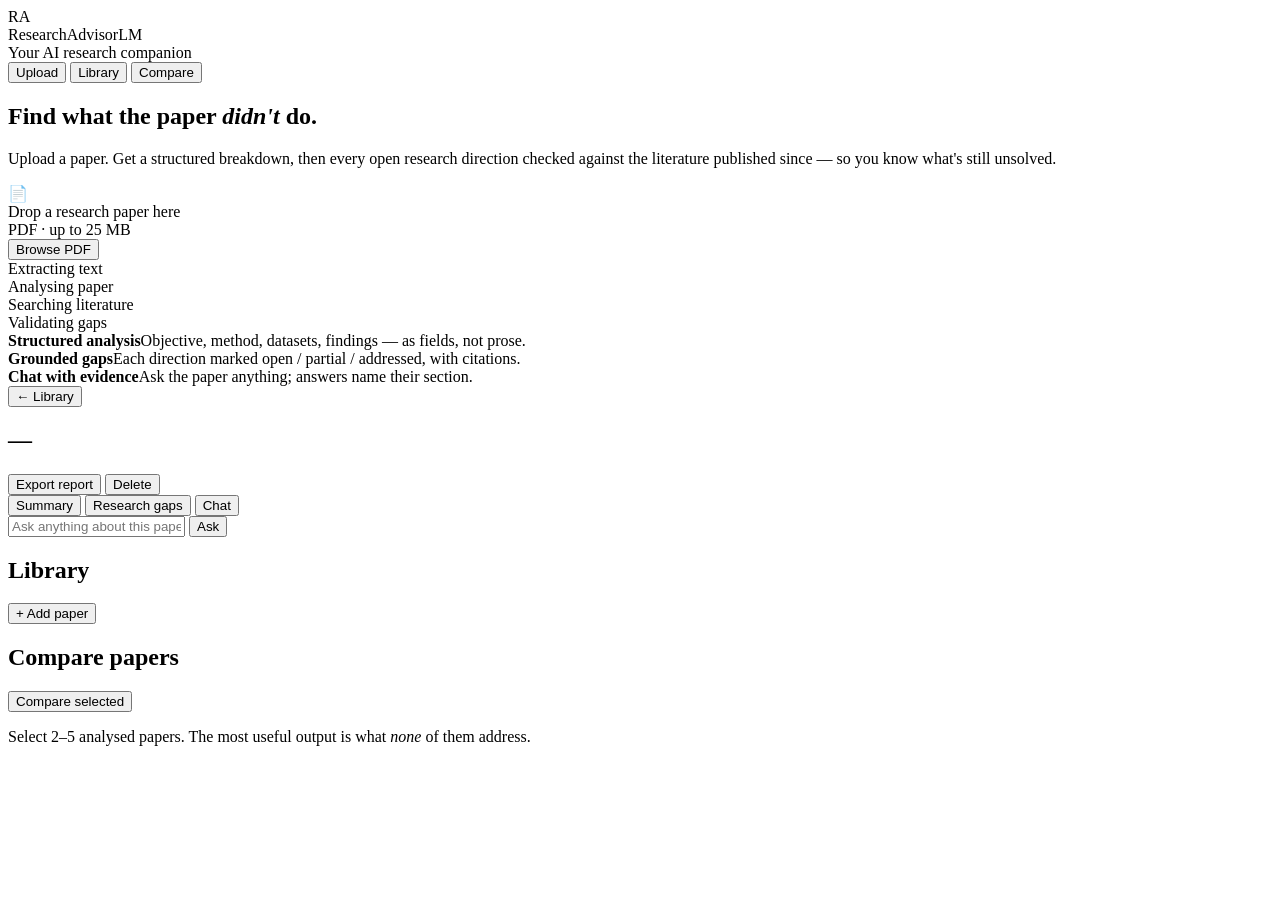
==== app/static/index.html @ 7b911473 "ResearchAdvisorLM: FastAPI backend + web client, Android app, eval harness Co-Authored-By: Claude Op" ====
<!DOCTYPE html>
<html lang="en">
<head>
<meta charset="utf-8" />
<meta name="viewport" content="width=device-width, initial-scale=1, viewport-fit=cover" />
<meta name="theme-color" content="#0b0d12" />
<title>ResearchAdvisorLM — AI Research Companion</title>
<link rel="stylesheet" href="/styles.css" />
<link rel="icon" href="data:image/svg+xml,<svg xmlns='http://www.w3.org/2000/svg' viewBox='0 0 100 100'><text y='.9em' font-size='90'>🔬</text></svg>" />
</head>
<body>

<header class="topbar">
  <div class="brand" data-nav="library">
    <span class="brand-mark">RA</span>
    <div>
      <div class="brand-name">ResearchAdvisorLM</div>
      <div class="brand-tag">Your AI research companion</div>
    </div>
  </div>
  <nav class="topnav">
    <button class="navbtn" data-nav="upload">Upload</button>
    <button class="navbtn" data-nav="library">Library</button>
    <button class="navbtn" data-nav="compare">Compare</button>
  </nav>
</header>

<main id="main">

  <!-- ================= UPLOAD ================= -->
  <section id="view-upload" class="view">
    <div class="hero">
      <h1>Find what the paper <em>didn't</em> do.</h1>
      <p class="sub">
        Upload a paper. Get a structured breakdown, then every open research direction
        checked against the literature published since — so you know what's still unsolved.
      </p>
    </div>

    <div id="dropzone" class="dropzone">
      <div class="dz-icon">📄</div>
      <div class="dz-title">Drop a research paper here</div>
      <div class="dz-sub">PDF · up to 25 MB</div>
      <button class="btn primary" id="browse-btn">Browse PDF</button>
      <input type="file" id="file-input" accept="application/pdf" hidden />
    </div>

    <div id="progress" class="progress hidden">
      <div class="step" data-step="extract"><span class="dot"></span> Extracting text</div>
      <div class="step" data-step="analyze"><span class="dot"></span> Analysing paper</div>
      <div class="step" data-step="search"><span class="dot"></span> Searching literature</div>
      <div class="step" data-step="validate"><span class="dot"></span> Validating gaps</div>
    </div>

    <div id="upload-error" class="alert error hidden"></div>

    <div class="pillars">
      <div class="pillar"><b>Structured analysis</b><span>Objective, method, datasets, findings — as fields, not prose.</span></div>
      <div class="pillar"><b>Grounded gaps</b><span>Each direction marked open / partial / addressed, with citations.</span></div>
      <div class="pillar"><b>Chat with evidence</b><span>Ask the paper anything; answers name their section.</span></div>
    </div>
  </section>

  <!-- ================= PAPER ================= -->
  <section id="view-paper" class="view hidden">
    <button class="backlink" data-nav="library">← Library</button>

    <div class="paper-head">
      <h1 id="paper-title">—</h1>
      <div id="paper-meta" class="meta-row"></div>
      <div id="paper-warnings"></div>
      <div class="paper-actions">
        <button class="btn ghost" id="export-btn">Export report</button>
        <button class="btn ghost danger" id="delete-btn">Delete</button>
      </div>
    </div>

    <div class="tabs">
      <button class="tab active" data-tab="summary">Summary</button>
      <button class="tab" data-tab="gaps">Research gaps <span id="gap-count" class="badge"></span></button>
      <button class="tab" data-tab="chat">Chat</button>
    </div>

    <div id="tab-summary" class="tabpanel"></div>

    <div id="tab-gaps" class="tabpanel hidden">
      <div id="grounding-banner"></div>
      <div id="gaps-list"></div>
    </div>

    <div id="tab-chat" class="tabpanel hidden">
      <div id="chat-log" class="chat-log"></div>
      <div class="chat-suggestions" id="chat-suggestions"></div>
      <form class="chat-input" id="chat-form">
        <input id="chat-text" placeholder="Ask anything about this paper…" autocomplete="off" />
        <button class="btn primary" type="submit">Ask</button>
      </form>
    </div>
  </section>

  <!-- ================= LIBRARY ================= -->
  <section id="view-library" class="view hidden">
    <div class="view-head">
      <h1>Library</h1>
      <button class="btn primary" data-nav="upload">+ Add paper</button>
    </div>
    <div id="library-list" class="cards"></div>
  </section>

  <!-- ================= COMPARE ================= -->
  <section id="view-compare" class="view hidden">
    <div class="view-head">
      <h1>Compare papers</h1>
      <button class="btn primary" id="run-compare">Compare selected</button>
    </div>
    <p class="sub">Select 2–5 analysed papers. The most useful output is what <em>none</em> of them address.</p>
    <div id="compare-picker" class="cards"></div>
    <div id="compare-result"></div>
  </section>

</main>

<div id="toast" class="toast hidden"></div>

<script src="/app.js"></script>
</body>
</html>
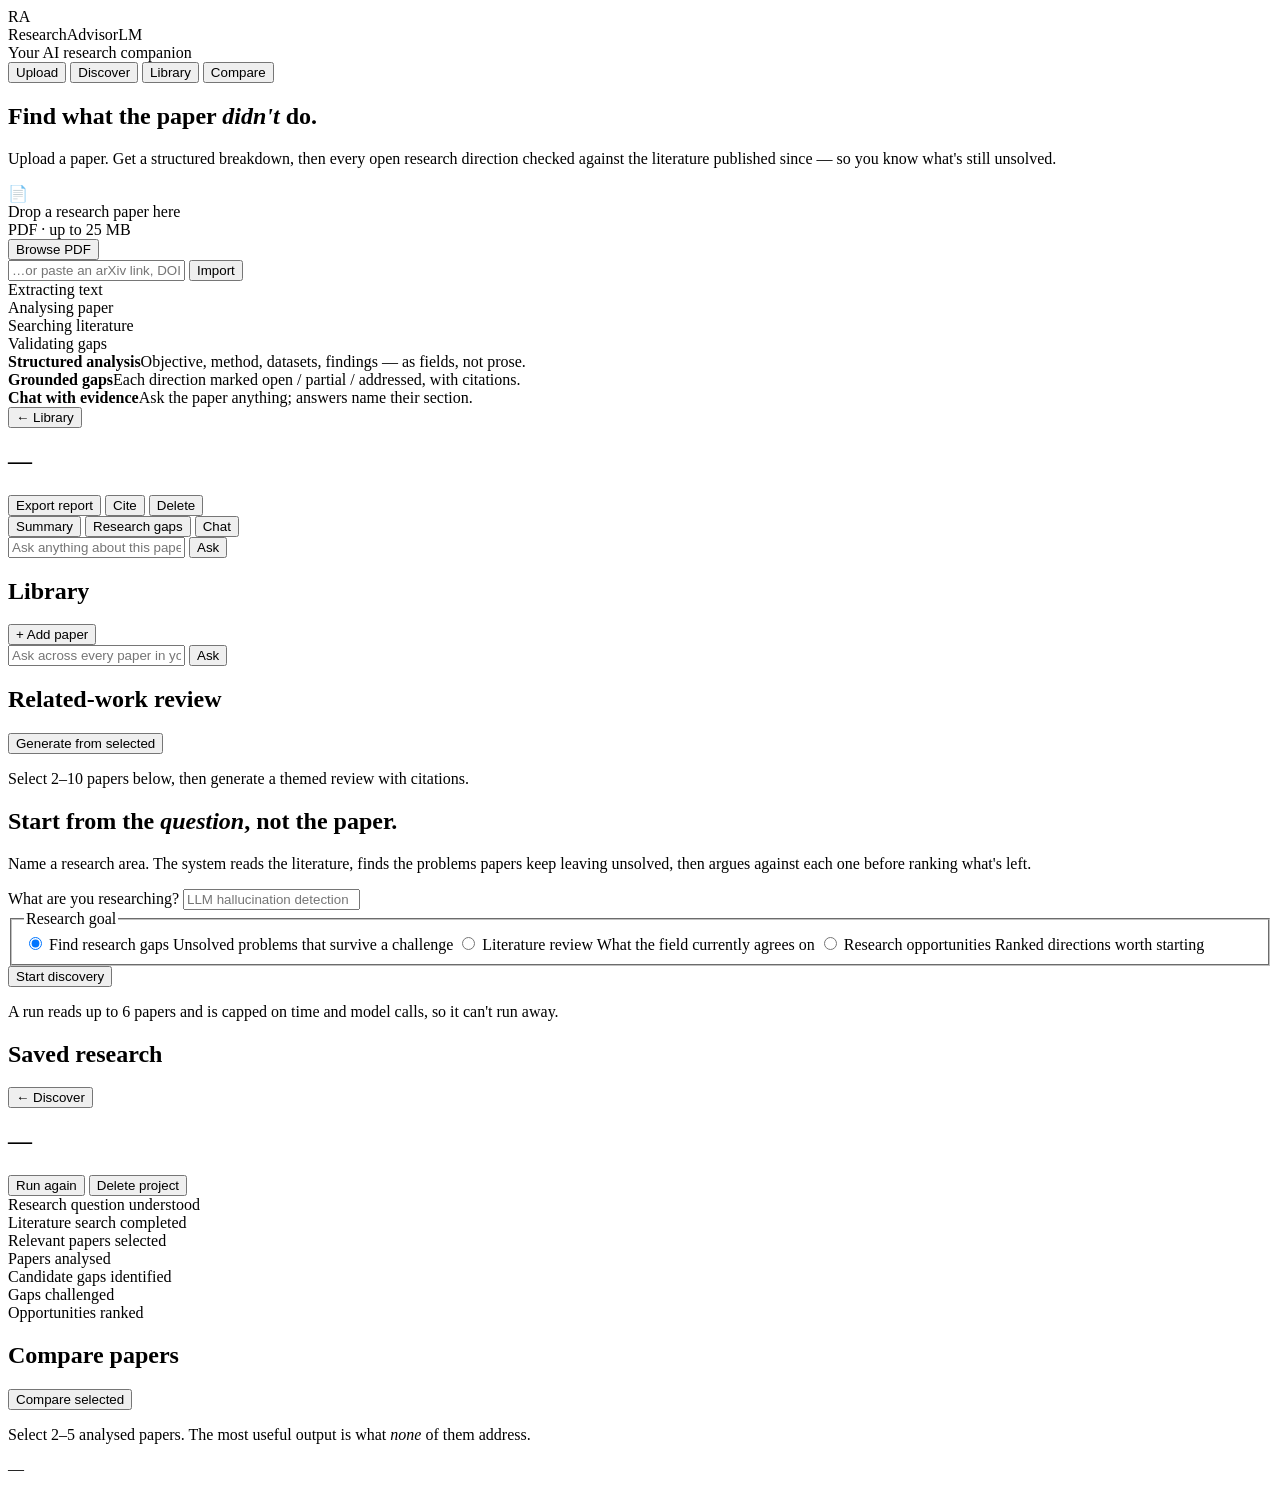
==== commit 94ab07ad: "feat(discovery): saved projects, background runs and the Discover UI (Stages 7-8) Persistence (Stage" ====
--- a/app/static/index.html
+++ b/app/static/index.html
@@ -20,6 +20,7 @@
   </div>
   <nav class="topnav">
     <button class="navbtn" data-nav="upload">Upload</button>
+    <button class="navbtn" data-nav="discover">Discover</button>
     <button class="navbtn" data-nav="library">Library</button>
     <button class="navbtn" data-nav="compare">Compare</button>
   </nav>
@@ -45,6 +46,12 @@
       <input type="file" id="file-input" accept="application/pdf" hidden />
     </div>
 
+    <form class="import-row" id="import-form">
+      <input id="import-url" class="ask-input" maxlength="2000" autocomplete="off"
+             placeholder="…or paste an arXiv link, DOI, or direct PDF URL" />
+      <button class="btn" type="submit" id="import-btn">Import</button>
+    </form>
+
     <div id="progress" class="progress hidden">
       <div class="step" data-step="extract"><span class="dot"></span> Extracting text</div>
       <div class="step" data-step="analyze"><span class="dot"></span> Analysing paper</div>
@@ -71,8 +78,10 @@
       <div id="paper-warnings"></div>
       <div class="paper-actions">
         <button class="btn ghost" id="export-btn">Export report</button>
+        <button class="btn ghost" id="cite-btn">Cite</button>
         <button class="btn ghost danger" id="delete-btn">Delete</button>
       </div>
+      <div id="citation-box"></div>
     </div>
 
     <div class="tabs">
@@ -104,7 +113,100 @@
       <h1>Library</h1>
       <button class="btn primary" data-nav="upload">+ Add paper</button>
     </div>
+
+    <form class="import-row" id="libchat-form">
+      <input id="libchat-text" class="ask-input" maxlength="2000" autocomplete="off"
+             placeholder="Ask across every paper in your library…" />
+      <button class="btn" type="submit" id="libchat-btn">Ask</button>
+    </form>
+    <div id="libchat-answer"></div>
+
     <div id="library-list" class="cards"></div>
+
+    <div class="view-head projects-head">
+      <h2>Related-work review</h2>
+      <button class="btn ghost" id="review-btn">Generate from selected</button>
+    </div>
+    <p class="sub">Select 2–10 papers below, then generate a themed review with citations.</p>
+    <div id="review-picker" class="cards"></div>
+    <div id="review-result"></div>
+  </section>
+
+  <!-- ================= DISCOVER ================= -->
+  <section id="view-discover" class="view hidden">
+    <div class="hero">
+      <h1>Start from the <em>question</em>, not the paper.</h1>
+      <p class="sub">
+        Name a research area. The system reads the literature, finds the problems papers
+        keep leaving unsolved, then argues against each one before ranking what's left.
+      </p>
+    </div>
+
+    <form id="discover-form" class="ask">
+      <label class="ask-label" for="discover-topic">What are you researching?</label>
+      <input id="discover-topic" class="ask-input" maxlength="300" autocomplete="off"
+             placeholder="LLM hallucination detection" />
+
+      <fieldset class="goals">
+        <legend class="ask-label">Research goal</legend>
+        <label class="goal">
+          <input type="radio" name="goal" value="gaps" checked />
+          <span class="goal-name">Find research gaps</span>
+          <span class="goal-hint">Unsolved problems that survive a challenge</span>
+        </label>
+        <label class="goal">
+          <input type="radio" name="goal" value="review" />
+          <span class="goal-name">Literature review</span>
+          <span class="goal-hint">What the field currently agrees on</span>
+        </label>
+        <label class="goal">
+          <input type="radio" name="goal" value="opportunities" />
+          <span class="goal-name">Research opportunities</span>
+          <span class="goal-hint">Ranked directions worth starting</span>
+        </label>
+      </fieldset>
+
+      <button class="btn primary" type="submit" id="start-discovery">Start discovery</button>
+      <p class="ask-note">
+        A run reads up to 6 papers and is capped on time and model calls, so it can't run away.
+      </p>
+    </form>
+
+    <div id="discover-error" class="alert error hidden"></div>
+
+    <div class="view-head projects-head">
+      <h2>Saved research</h2>
+    </div>
+    <div id="projects-list" class="cards"></div>
+  </section>
+
+  <!-- ================= DISCOVERY RUN ================= -->
+  <section id="view-run" class="view hidden">
+    <button class="backlink" data-nav="discover">← Discover</button>
+
+    <div class="paper-head">
+      <h1 id="run-topic">—</h1>
+      <div id="run-meta" class="meta-row"></div>
+      <div class="paper-actions">
+        <button class="btn ghost" id="rerun-btn">Run again</button>
+        <button class="btn ghost danger" id="delete-project-btn">Delete project</button>
+      </div>
+    </div>
+
+    <div id="run-progress" class="progress">
+      <div class="step" data-step="question_understood"><span class="dot"></span> Research question understood</div>
+      <div class="step" data-step="papers_discovered"><span class="dot"></span> Literature search completed</div>
+      <div class="step" data-step="papers_selected"><span class="dot"></span> Relevant papers selected</div>
+      <div class="step" data-step="papers_analysed"><span class="dot"></span> Papers analysed</div>
+      <div class="step" data-step="gaps_synthesised"><span class="dot"></span> Candidate gaps identified</div>
+      <div class="step" data-step="gaps_selected_for_validation"><span class="dot"></span> Gaps challenged</div>
+      <div class="step" data-step="opportunities_ranked"><span class="dot"></span> Opportunities ranked</div>
+    </div>
+
+    <div id="run-error" class="alert error hidden"></div>
+    <div id="run-banner"></div>
+    <div id="opportunities"></div>
+    <div id="run-history"></div>
   </section>
 
   <!-- ================= COMPARE ================= -->
@@ -120,6 +222,10 @@
 
 </main>
 
+<footer class="footer">
+  <span id="model-info">—</span>
+</footer>
+
 <div id="toast" class="toast hidden"></div>
 
 <script src="/app.js"></script>
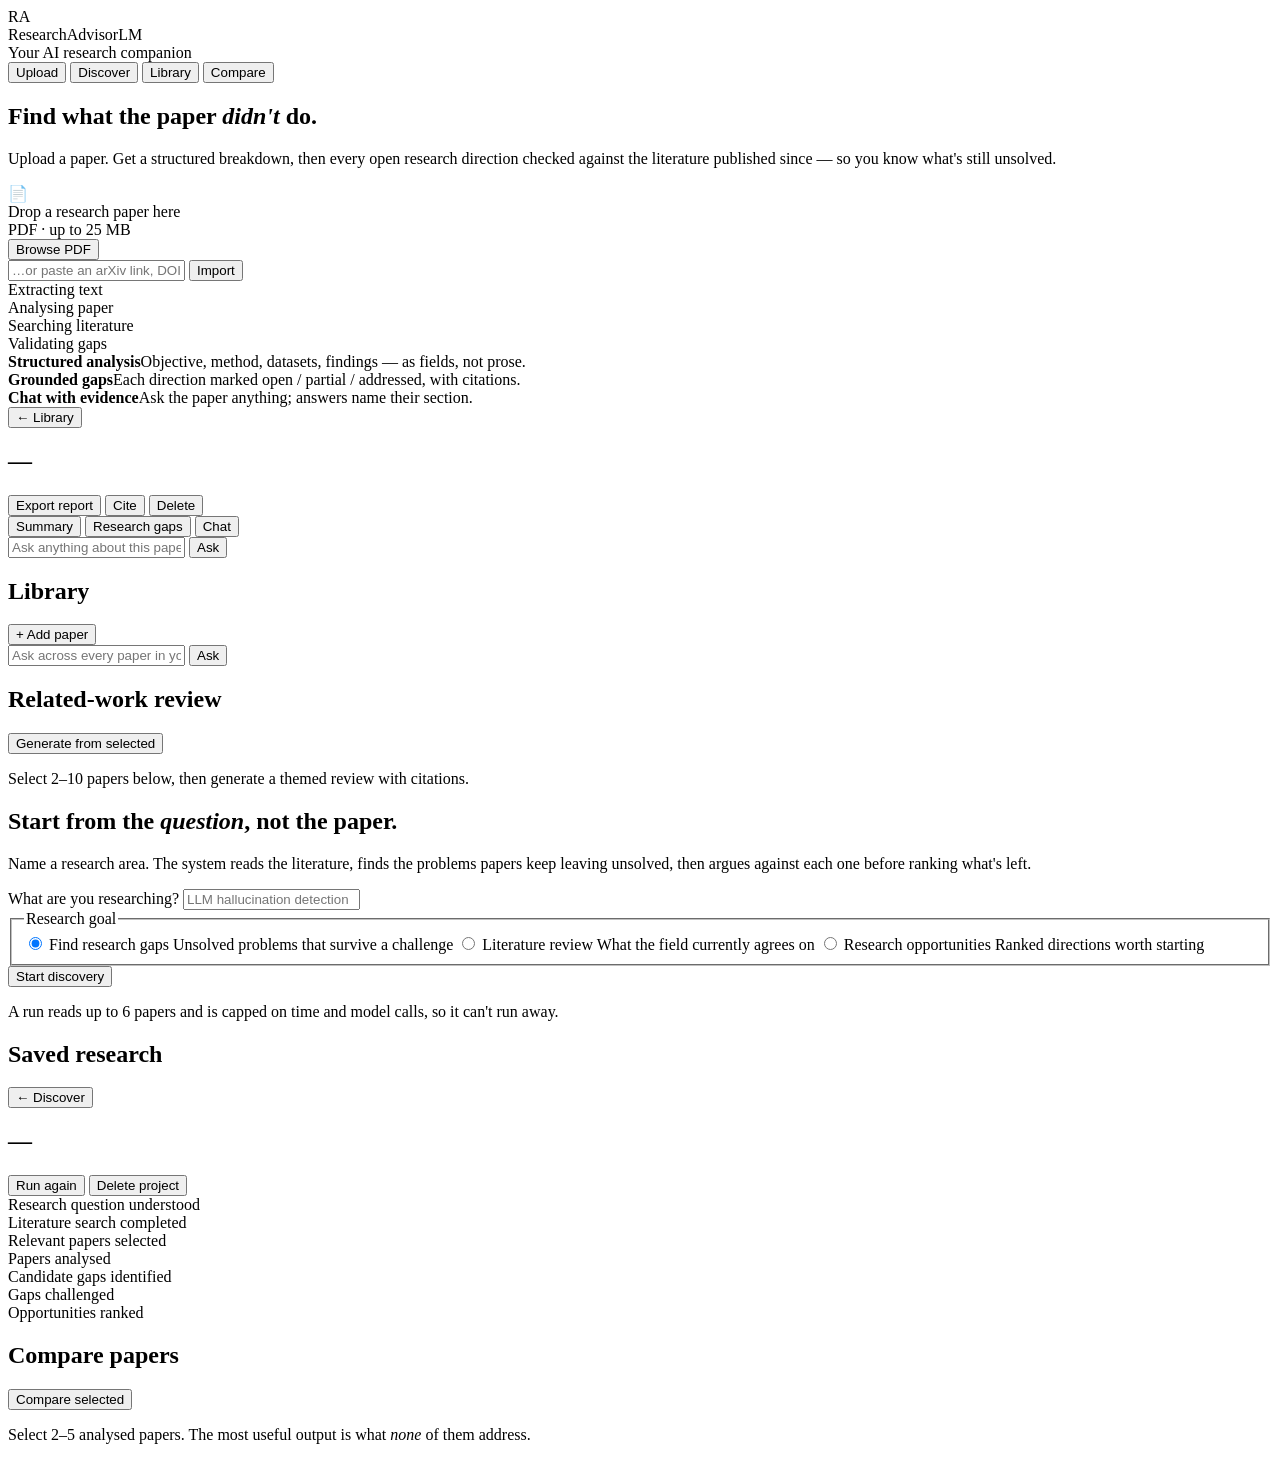
==== commit 324f68a5: "ui: drop the model-name footer It exposed the provider and model id on every page, which is infrastr" ====
--- a/app/static/index.html
+++ b/app/static/index.html
@@ -222,10 +222,6 @@
 
 </main>
 
-<footer class="footer">
-  <span id="model-info">—</span>
-</footer>
-
 <div id="toast" class="toast hidden"></div>
 
 <script src="/app.js"></script>
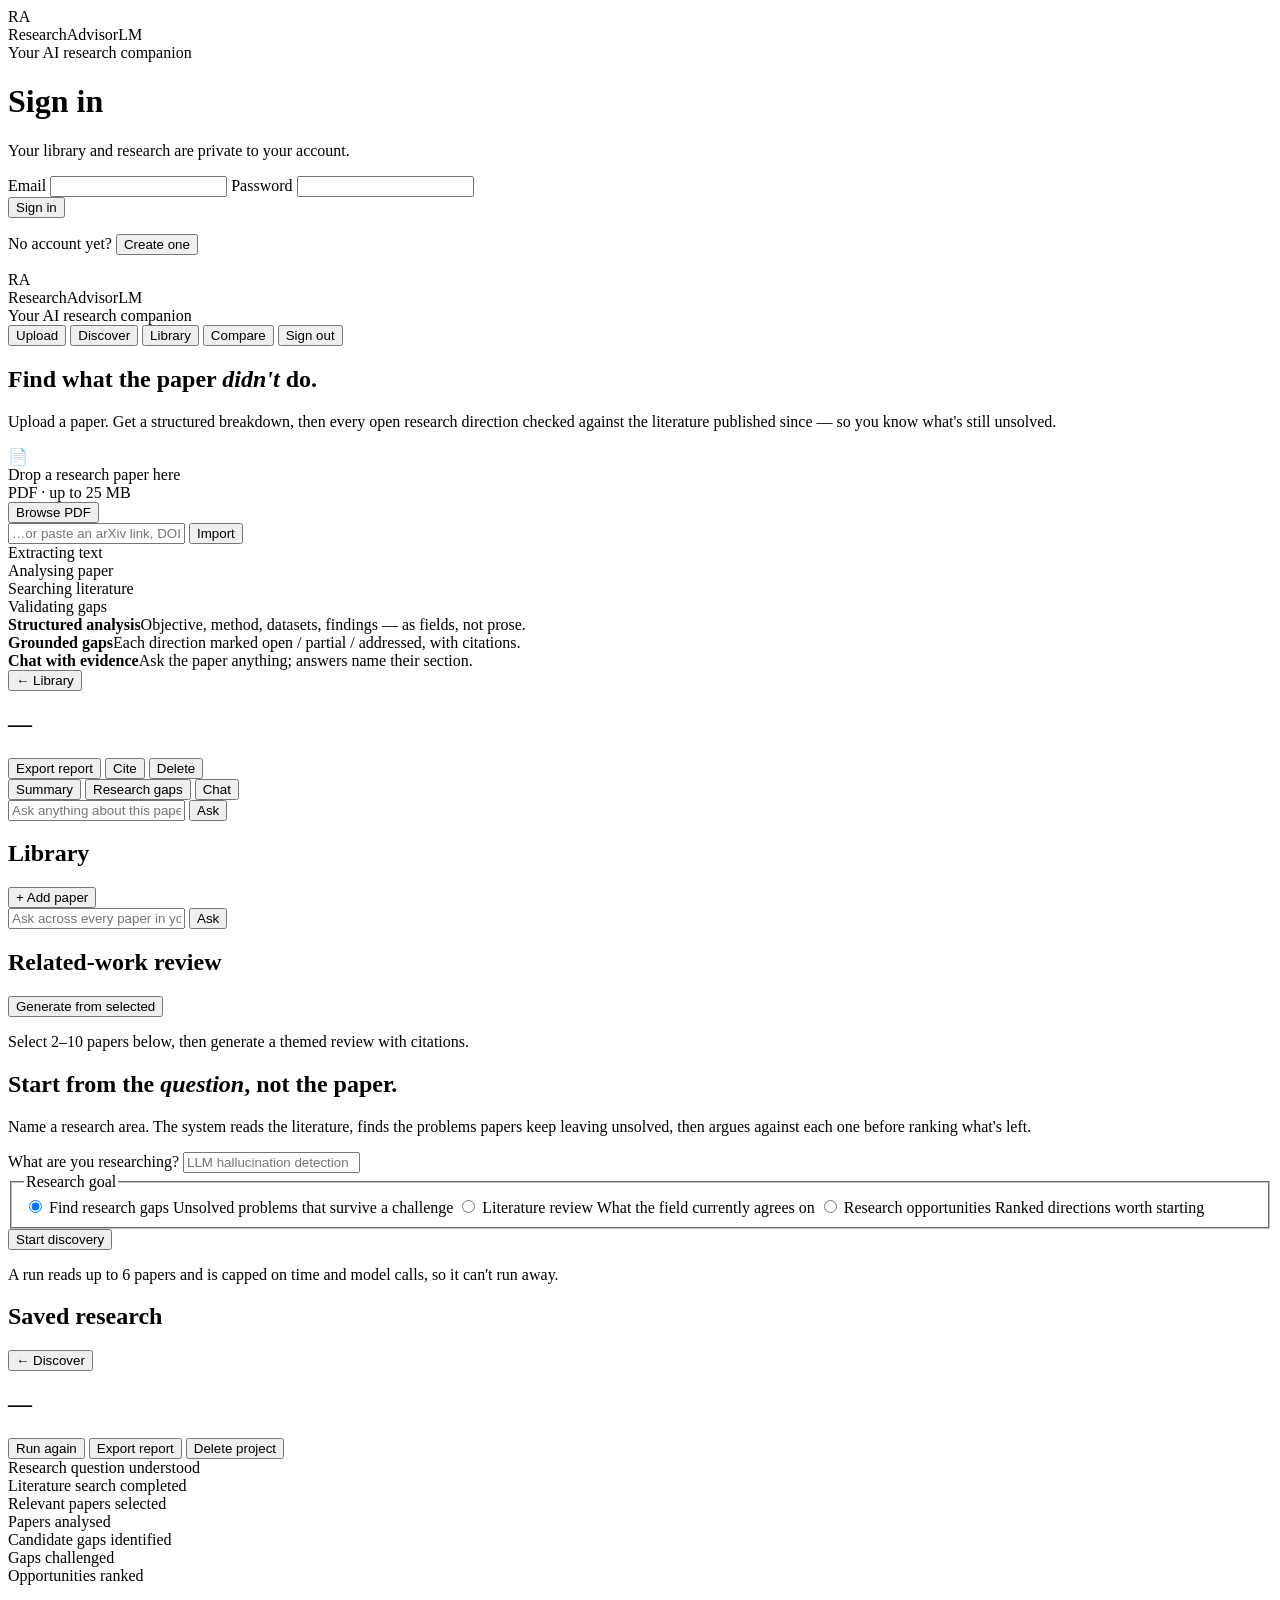
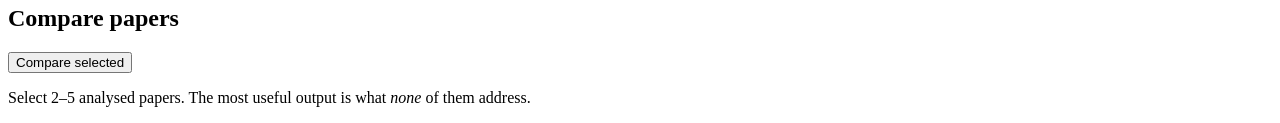
==== commit f4a94476: "feat(auth): multi-user accounts, rate limits, and the discovery-library bridge Accounts - Every /api" ====
--- a/app/static/index.html
+++ b/app/static/index.html
@@ -10,6 +10,38 @@
 </head>
 <body>
 
+<!-- Shown until /api/auth/me confirms a session; the app stays hidden behind it. -->
+<div id="auth-gate" class="auth-gate hidden">
+  <form class="auth-card" id="auth-form">
+    <div class="brand auth-brand">
+      <span class="brand-mark">RA</span>
+      <div>
+        <div class="brand-name">ResearchAdvisorLM</div>
+        <div class="brand-tag">Your AI research companion</div>
+      </div>
+    </div>
+
+    <h1 id="auth-title">Sign in</h1>
+    <p class="sub" id="auth-sub">Your library and research are private to your account.</p>
+
+    <label class="ask-label" for="auth-email">Email</label>
+    <input id="auth-email" class="ask-input" type="email" autocomplete="email" required />
+
+    <label class="ask-label" for="auth-password">Password</label>
+    <input id="auth-password" class="ask-input" type="password"
+           autocomplete="current-password" minlength="8" required />
+
+    <div id="auth-error" class="alert error hidden"></div>
+
+    <button class="btn primary" type="submit" id="auth-submit">Sign in</button>
+    <p class="ask-note">
+      <span id="auth-switch-text">No account yet?</span>
+      <button type="button" class="linkbtn" id="auth-switch">Create one</button>
+    </p>
+  </form>
+</div>
+
+
 <header class="topbar">
   <div class="brand" data-nav="library">
     <span class="brand-mark">RA</span>
@@ -23,6 +55,8 @@
     <button class="navbtn" data-nav="discover">Discover</button>
     <button class="navbtn" data-nav="library">Library</button>
     <button class="navbtn" data-nav="compare">Compare</button>
+    <span class="nav-user" id="nav-user"></span>
+    <button class="navbtn" id="signout-btn">Sign out</button>
   </nav>
 </header>
 
@@ -189,6 +223,7 @@
       <div id="run-meta" class="meta-row"></div>
       <div class="paper-actions">
         <button class="btn ghost" id="rerun-btn">Run again</button>
+        <button class="btn ghost" id="run-export-btn">Export report</button>
         <button class="btn ghost danger" id="delete-project-btn">Delete project</button>
       </div>
     </div>
@@ -206,6 +241,7 @@
     <div id="run-error" class="alert error hidden"></div>
     <div id="run-banner"></div>
     <div id="opportunities"></div>
+    <div id="run-papers"></div>
     <div id="run-history"></div>
   </section>
 
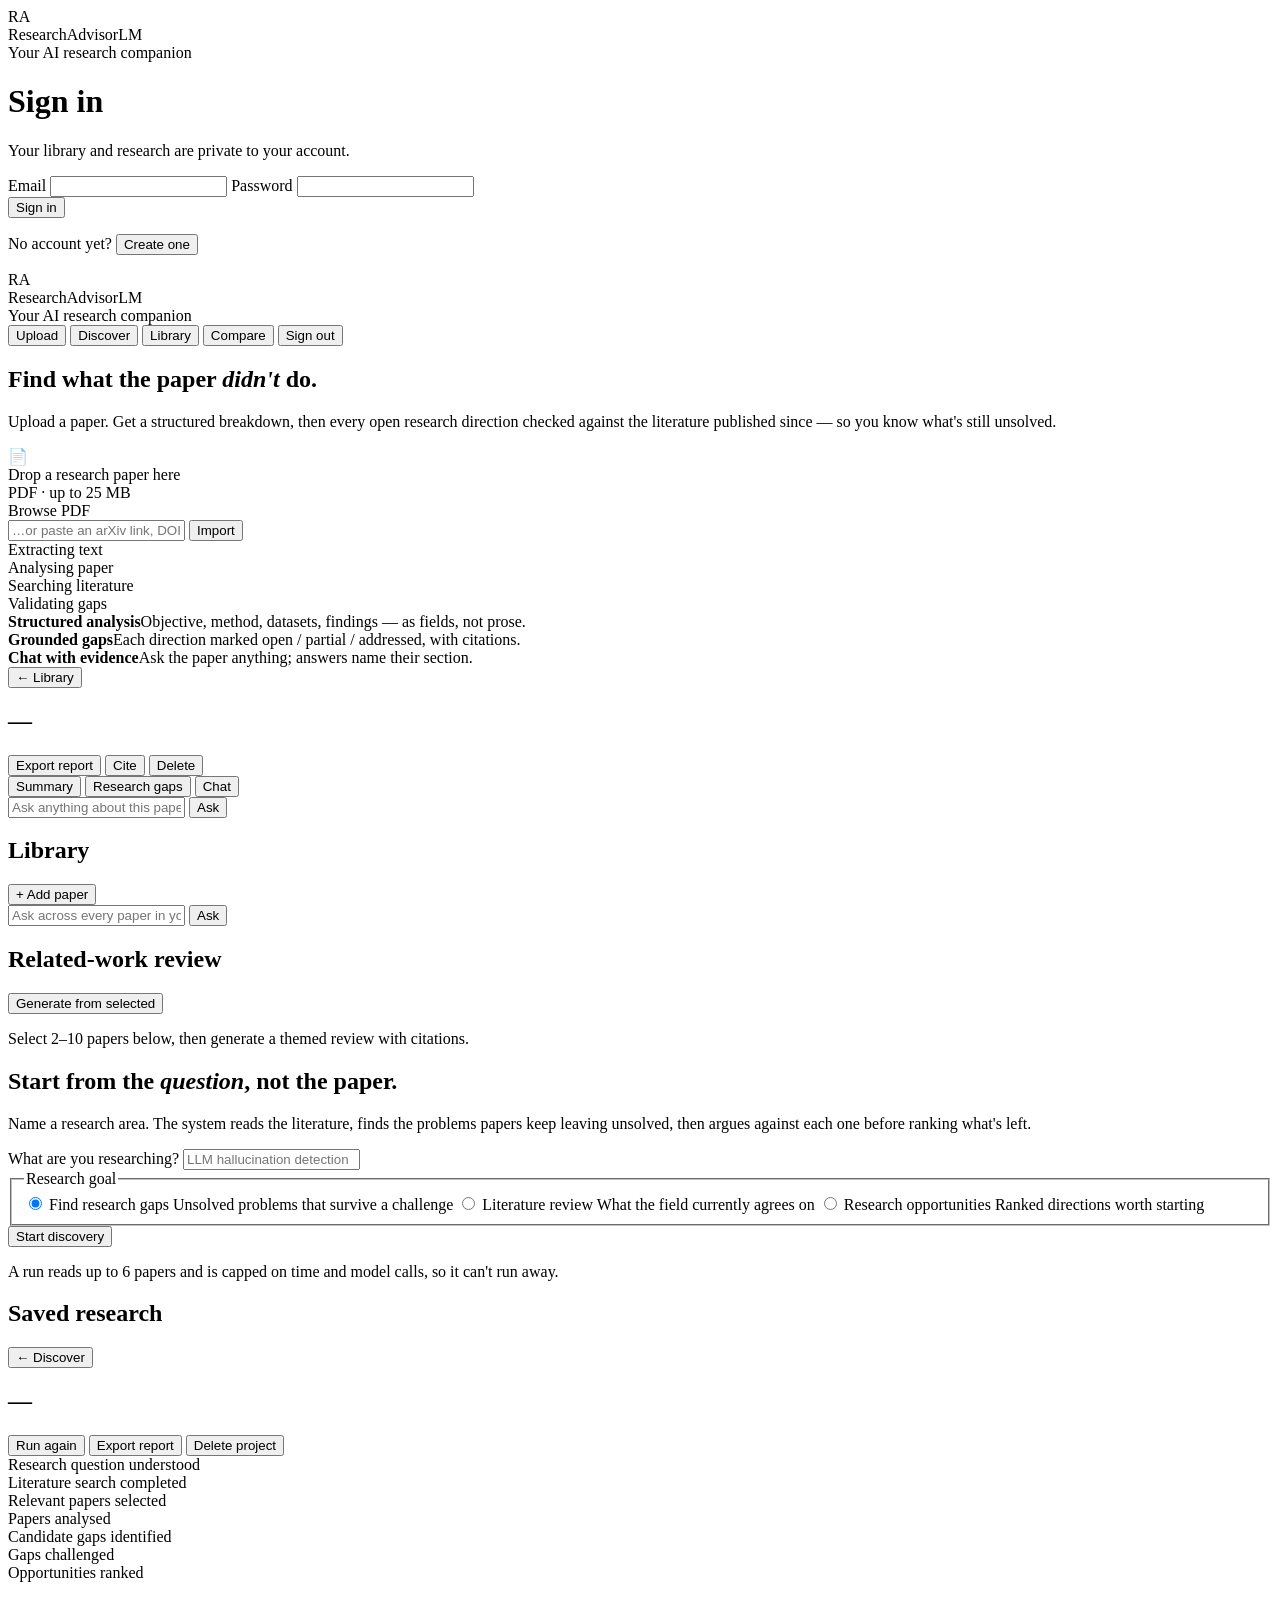
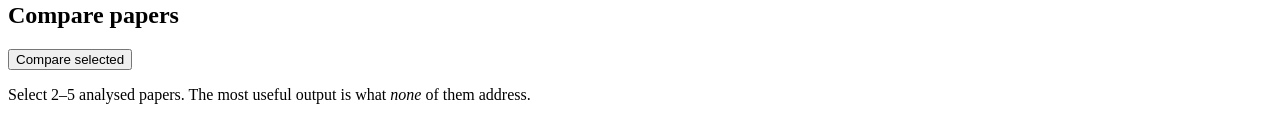
==== commit dd1bf4d9: "fix: make PDF picker open natively" ====
--- a/app/static/index.html
+++ b/app/static/index.html
@@ -76,8 +76,8 @@
       <div class="dz-icon">📄</div>
       <div class="dz-title">Drop a research paper here</div>
       <div class="dz-sub">PDF · up to 25 MB</div>
-      <button class="btn primary" id="browse-btn">Browse PDF</button>
-      <input type="file" id="file-input" accept="application/pdf" hidden />
+      <label class="btn primary" id="browse-btn" for="file-input">Browse PDF</label>
+      <input type="file" id="file-input" accept="application/pdf,.pdf" hidden />
     </div>
 
     <form class="import-row" id="import-form">
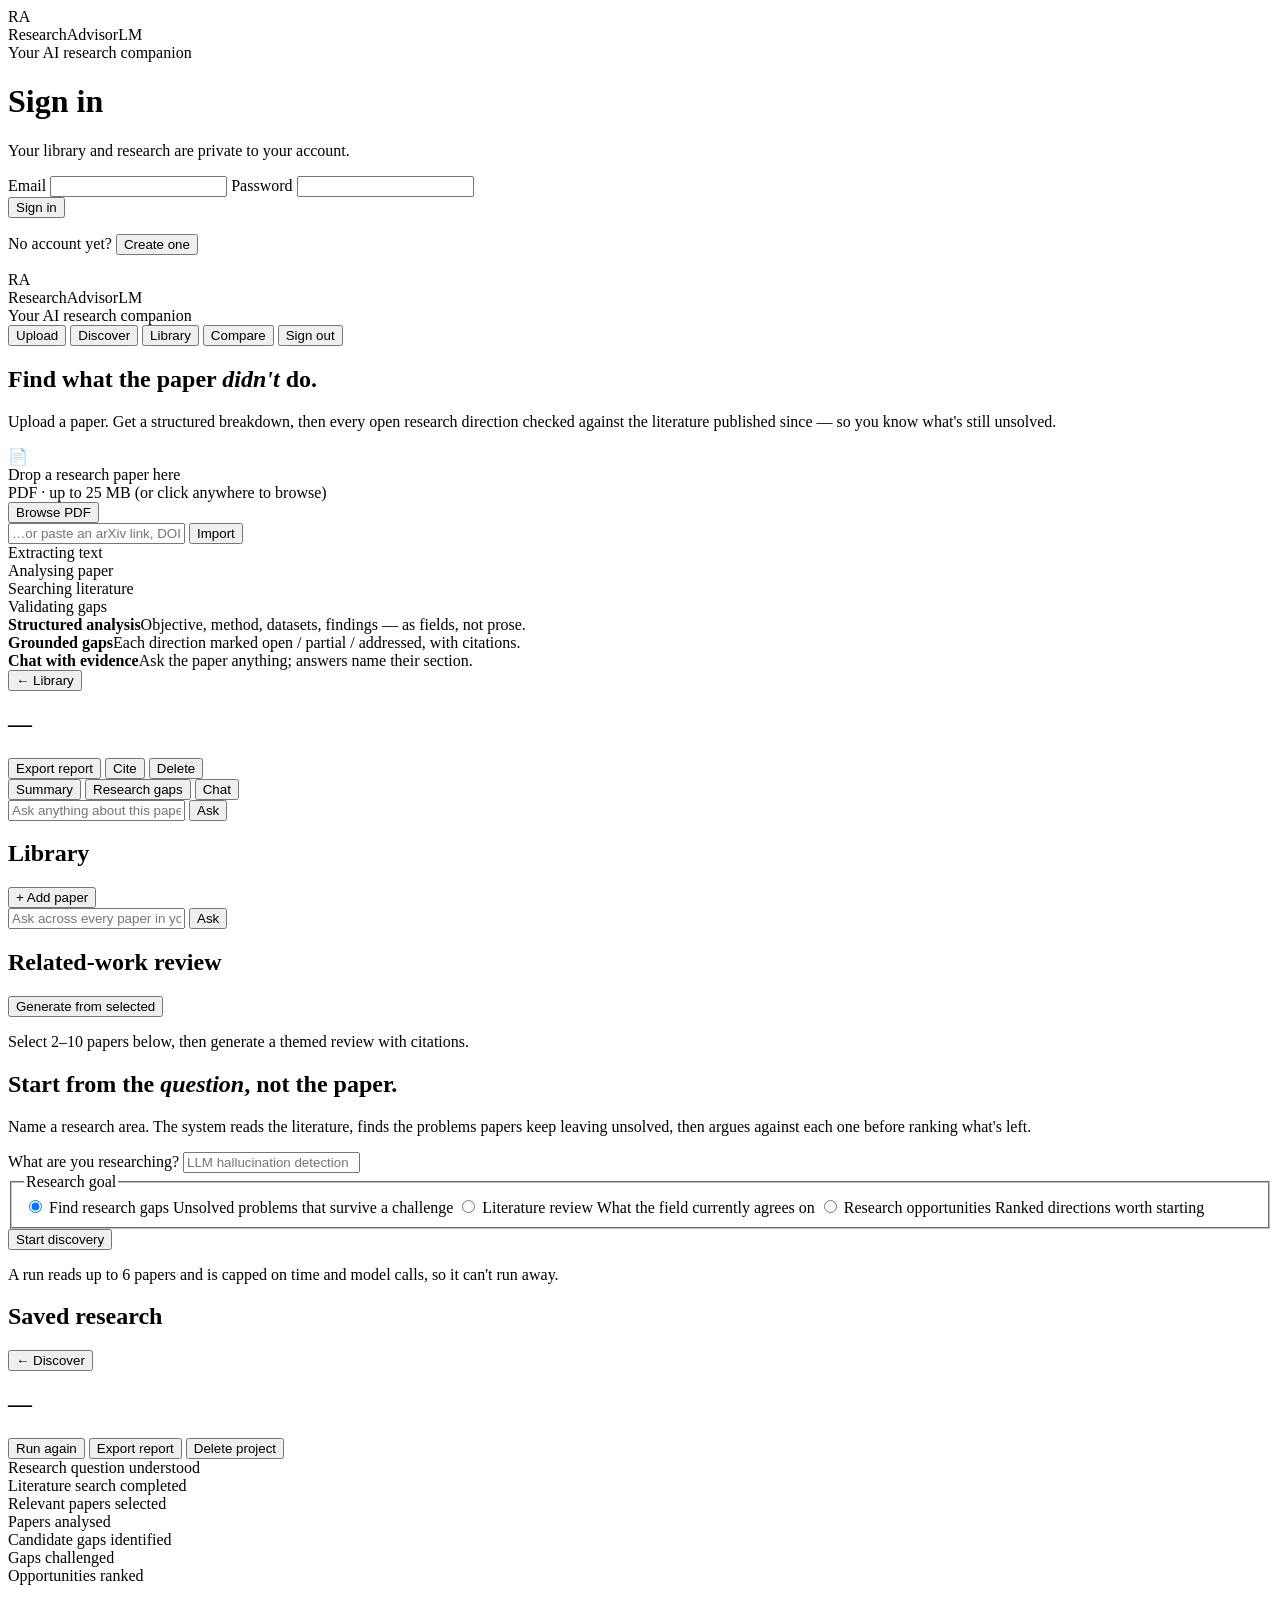
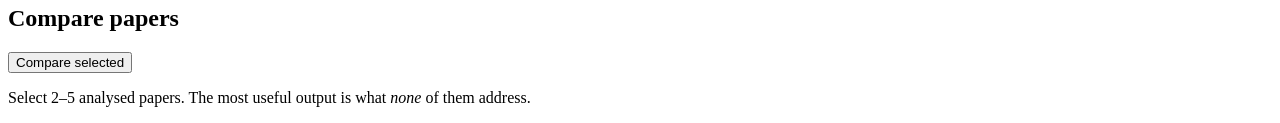
==== commit c21c52bb: "fix: make PDF picker open from upload zone" ====
--- a/app/static/index.html
+++ b/app/static/index.html
@@ -75,9 +75,9 @@
     <div id="dropzone" class="dropzone">
       <div class="dz-icon">📄</div>
       <div class="dz-title">Drop a research paper here</div>
-      <div class="dz-sub">PDF · up to 25 MB</div>
-      <label class="btn primary" id="browse-btn" for="file-input">Browse PDF</label>
-      <input type="file" id="file-input" accept="application/pdf,.pdf" hidden />
+      <div class="dz-sub">PDF · up to 25 MB (or click anywhere to browse)</div>
+      <button class="btn primary" id="browse-btn" type="button" aria-controls="file-input">Browse PDF</button>
+      <input type="file" id="file-input" accept=".pdf,application/pdf" style="display: none;" />
     </div>
 
     <form class="import-row" id="import-form">
